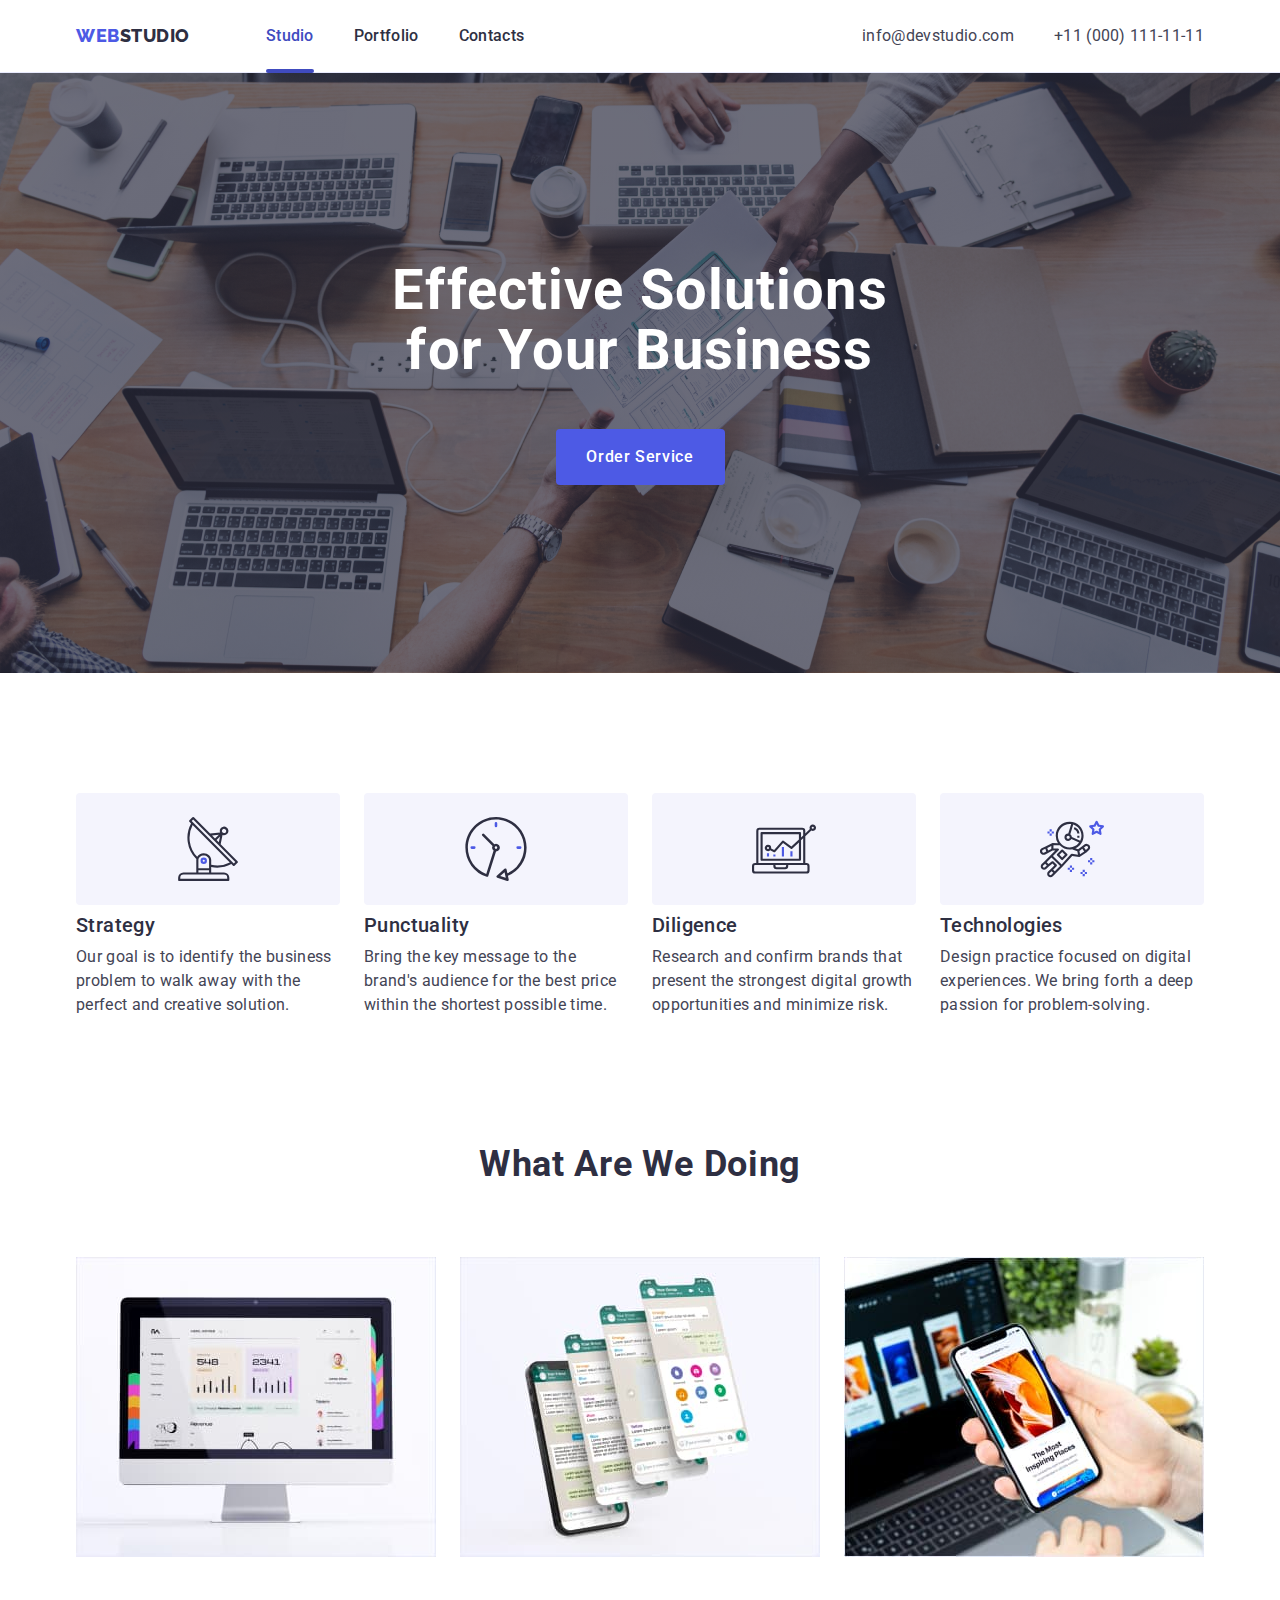
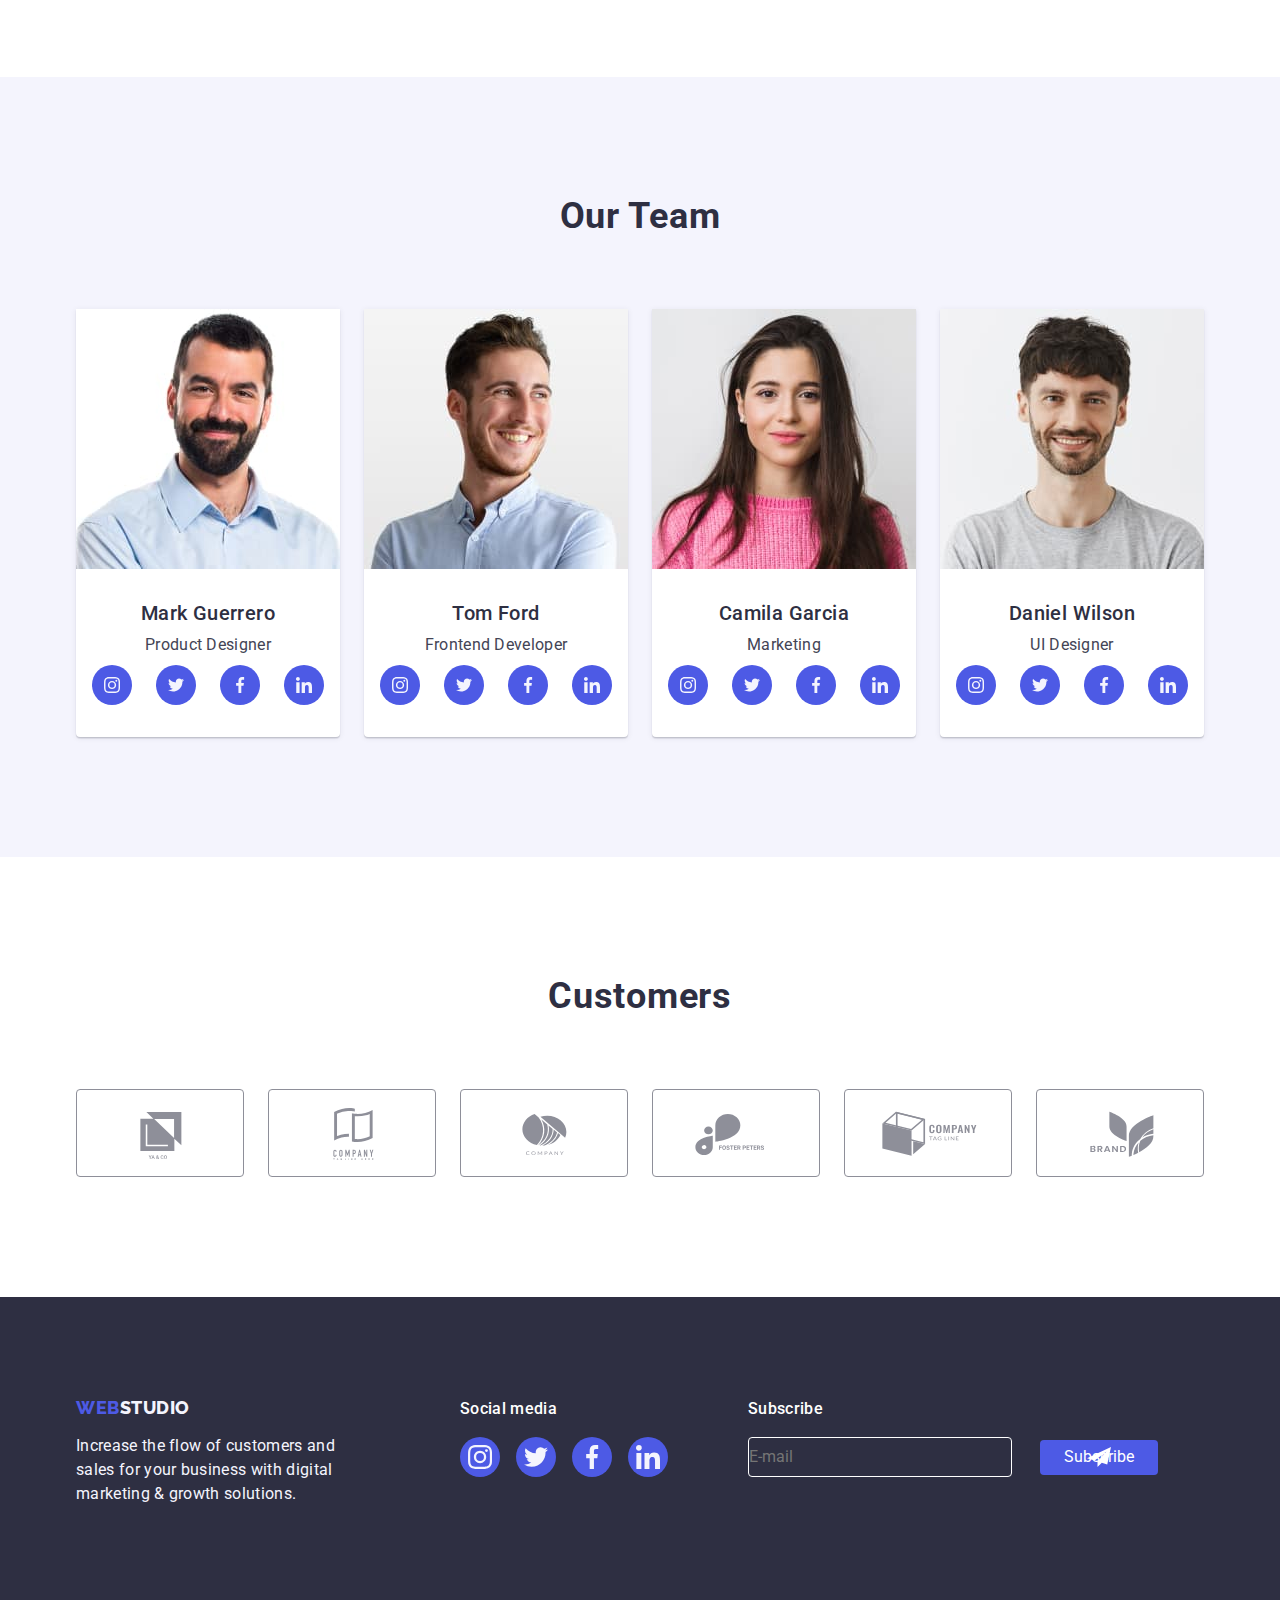
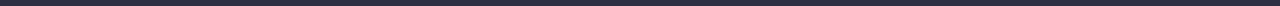
==== index.html @ de72e560 "Summary" ====
<!DOCTYPE html>
<html lang="en">
  <head>
    <meta charset="UTF-8" />
    <meta name="viewport" content="width=device-width, initial-scale=1.0" />
    <title>Document</title>
    <link
      rel="stylesheet"
      href="https://cdnjs.cloudflare.com/ajax/libs/modern-normalize/2.0.0/modern-normalize.min.css"
    />
    <link href="./css/styles.css" rel="stylesheet" />
    <link rel="preconnect" href="https://fonts.googleapis.com" />
    <link rel="preconnect" href="https://fonts.gstatic.com" crossorigin />
    <link
      href="https://fonts.googleapis.com/css2?family=Raleway:wght@800&family=Roboto:wght@400;500;700;900&display=swap"
      rel="stylesheet"
    />
  </head>
  <body>
    <header class="header">
      <div class="header-navigation container">
        <nav class="nav">
          <a class="logo link" href="./index.html">
            Web<span class="highlight-dark">Studio</span></a
          >
          <ul class="menu-nav list">
            <li>
              <a class="menu-nav-item link-active link" href="./index.html"
                >Studio</a
              >
            </li>
            <li>
              <a class="menu-nav-item link" href="./portfolio.html"
                >Portfolio</a
              >
            </li>
            <li><a class="menu-nav-item link" href="">Contacts</a></li>
          </ul>
        </nav>
        <address class="address-element">
          <ul class="address list">
            <li>
              <a class="contact link" href="mailto:info@devstudio.com"
                >info@devstudio.com</a
              >
            </li>
            <li>
              <a class="contact link" href="tel:+110001111111"
                >+11 (000) 111-11-11</a
              >
            </li>
          </ul>
        </address>
      </div>
    </header>
    <main>
      <section class="first-section section">
        <div class="first-section-container container">
          <h1 class="header-solutions">
            Effective Solutions for Your Business
          </h1>
          <button class="btn-order" type="button" data-modal-open>
            Order Service
          </button>
        </div>
      </section>
      <section class="goals-section section">
        <div class="container">
          <h2 class="visually-hidden">Goals section</h2>
          <ul class="goals list">
            <li class="goals-list-item">
              <div class="icon">
                <svg width="64" height="64">
                  <use href="./images/icons.svg#icon-antena"></use>
                </svg>
              </div>
              <h3 class="header-third">Strategy</h3>
              <p class="paragraph">
                Our goal is to identify the business problem to walk away with
                the perfect and creative solution.
              </p>
            </li>
            <li class="goals-list-item">
              <div class="icon">
                <svg width="64" height="64">
                  <use href="./images/icons.svg#icon-clock"></use>
                </svg>
              </div>
              <h3 class="header-third">Punctuality</h3>
              <p class="paragraph">
                Bring the key message to the brand's audience for the best price
                within the shortest possible time.
              </p>
            </li>
            <li class="goals-list-item">
              <div class="icon">
                <svg width="64" height="64">
                  <use href="./images/icons.svg#icon-diagram"></use>
                </svg>
              </div>
              <h3 class="header-third">Diligence</h3>
              <p class="paragraph">
                Research and confirm brands that present the strongest digital
                growth opportunities and minimize risk.
              </p>
            </li>
            <li class="goals-list-item">
              <div class="icon">
                <svg width="64" height="64">
                  <use href="./images/icons.svg#icon-astronaut"></use>
                </svg>
              </div>
              <h3 class="header-third">Technologies</h3>
              <p class="paragraph">
                Design practice focused on digital experiences. We bring forth a
                deep passion for problem-solving.
              </p>
            </li>
          </ul>
        </div>
      </section>
      <section class="tasks section">
        <div class="container">
          <h2 class="header-second">What are we doing</h2>
          <ul class="photo-section list">
            <li class="photo-section-item">
              <img
                src="./images/img-1.jpg"
                alt="monitor"
                width="360"
                height="300"
              />
            </li>
            <li class="photo-section-item">
              <img
                src="./images/img-2.jpg"
                alt="phone"
                width="360"
                height="300"
              />
            </li>
            <li class="photo-section-item">
              <img
                src="./images/img-3.jpg"
                alt="computer"
                width="360"
                height="300"
              />
            </li>
          </ul>
        </div>
      </section>
      <section class="our-team section">
        <div class="container">
          <h2 class="header-second">Our Team</h2>
          <ul class="team list">
            <li class="team-list-item">
              <img
                src="./images/mark_guero.jpg"
                alt="Zdjęcie Marka Guerro"
                width="264"
                height="260"
              />
              <div class="name-position">
                <h3 class="header-third name">Mark Guerrero</h3>
                <p class="paragraph position">Product Designer</p>
                <ul class="team-socials">
                  <li class="team-socials-item">
                    <a class="team-socials-link" href="">
                      <svg width="16" height="16" class="team-svg">
                        <use href="./images/icons.svg#icon-instagram"></use>
                      </svg>
                    </a>
                  </li>
                  <li class="team-socials-item">
                    <a class="team-socials-link" href="">
                      <svg width="16" height="16" class="team-svg">
                        <use href="./images/icons.svg#icon-twitter"></use>
                      </svg>
                    </a>
                  </li>
                  <li class="team-socials-item">
                    <a class="team-socials-link" href="">
                      <svg width="16" height="16" class="team-svg">
                        <use href="./images/icons.svg#icon-facebook"></use>
                      </svg>
                    </a>
                  </li>
                  <li class="team-socials-item">
                    <a class="team-socials-link" href="">
                      <svg width="16" height="16" class="team-svg">
                        <use href="./images/icons.svg#icon-linkedin"></use>
                      </svg>
                    </a>
                  </li>
                </ul>
              </div>
            </li>
            <li class="team-list-item">
              <img
                src="./images/tom_ford.jpg"
                alt="Zdjęcie Toma Forda"
                width="264"
                height="260"
              />
              <div class="name-position">
                <h3 class="header-third name">Tom Ford</h3>
                <p class="paragraph position">Frontend Developer</p>
                <ul class="team-socials">
                  <li class="team-socials-item">
                    <a class="team-socials-link" href="">
                      <svg width="16" height="16" class="icon-svg">
                        <use href="./images/icons.svg#icon-instagram"></use>
                      </svg>
                    </a>
                  </li>
                  <li class="team-socials-item">
                    <a class="team-socials-link" href="">
                      <svg width="16" height="16" class="icon-svg">
                        <use href="./images/icons.svg#icon-twitter"></use>
                      </svg>
                    </a>
                  </li>
                  <li class="team-socials-item">
                    <a class="team-socials-link" href="">
                      <svg width="16" height="16" class="icon-svg">
                        <use href="./images/icons.svg#icon-facebook"></use>
                      </svg>
                    </a>
                  </li>
                  <li class="team-socials-item">
                    <a class="team-socials-link" href="">
                      <svg width="16" height="16" class="icon-svg">
                        <use href="./images/icons.svg#icon-linkedin"></use>
                      </svg>
                    </a>
                  </li>
                </ul>
              </div>
            </li>
            <li class="team-list-item">
              <img
                src="./images/camila_garcia.jpg"
                alt=" Zdjęcie Camili Garci"
                width="264"
                height="260"
              />
              <div class="name-position">
                <h3 class="header-third name">Camila Garcia</h3>
                <p class="paragraph position">Marketing</p>
                <ul class="team-socials">
                  <li class="team-socials-item">
                    <a class="team-socials-link" href="">
                      <svg width="16" height="16" class="icon-svg">
                        <use href="./images/icons.svg#icon-instagram"></use>
                      </svg>
                    </a>
                  </li>
                  <li class="team-socials-item">
                    <a class="team-socials-link" href="">
                      <svg width="16" height="16" class="icon-svg">
                        <use href="./images/icons.svg#icon-twitter"></use>
                      </svg>
                    </a>
                  </li>
                  <li class="team-socials-item">
                    <a class="team-socials-link" href="">
                      <svg width="16" height="16" class="icon-svg">
                        <use href="./images/icons.svg#icon-facebook"></use>
                      </svg>
                    </a>
                  </li>
                  <li class="team-socials-item">
                    <a class="team-socials-link" href="">
                      <svg width="16" height="16" class="icon-svg">
                        <use href="./images/icons.svg#icon-linkedin"></use>
                      </svg>
                    </a>
                  </li>
                </ul>
              </div>
            </li>
            <li class="team-list-item">
              <img
                src="./images/daniel_wilson.jpg"
                alt="Zdjęcie Daniela Wilsona"
                width="264"
                height="260"
              />
              <div class="name-position">
                <h3 class="header-third name">Daniel Wilson</h3>
                <p class="paragraph position">UI Designer</p>
                <ul class="team-socials">
                  <li class="team-socials-item">
                    <a class="team-socials-link" href="">
                      <svg width="16" height="16" class="klasa3">
                        <use href="./images/icons.svg#icon-instagram"></use>
                      </svg>
                    </a>
                  </li>
                  <li class="team-socials-item">
                    <a class="team-socials-link" href="">
                      <svg width="16" height="16" class="klasa3">
                        <use href="./images/icons.svg#icon-twitter"></use>
                      </svg>
                    </a>
                  </li>
                  <li class="team-socials-item">
                    <a class="team-socials-link" href="">
                      <svg width="16" height="16" class="klasa3">
                        <use href="./images/icons.svg#icon-facebook"></use>
                      </svg>
                    </a>
                  </li>
                  <li class="team-socials-item">
                    <a class="team-socials-link" href="">
                      <svg width="16" height="16" class="klasa3">
                        <use href="./images/icons.svg#icon-linkedin"></use>
                      </svg>
                    </a>
                  </li>
                </ul>
              </div>
            </li>
          </ul>
        </div>
      </section>
      <section class="customers section">
        <div class="container">
          <h2 class="header-second">Customers</h2>
          <ul class="customers-icons list">
            <li class="customers-icons-item">
              <a class="customers-icons-link" href="">
                <svg width="104" height="56" class="icon-customer">
                  <use href="./images/icons.svg#icon-logo-1"></use>
                </svg>
              </a>
            </li>
            <li class="customers-icons-item">
              <a class="customers-icons-link" href="">
                <svg width="104" height="56" class="icon-customer">
                  <use href="./images/icons.svg#icon-logo-2"></use>
                </svg>
              </a>
            </li>
            <li class="customers-icons-item">
              <a class="customers-icons-link" href="">
                <svg width="104" height="56" class="icon-customer">
                  <use href="./images/icons.svg#icon-logo-3"></use>
                </svg>
              </a>
            </li>
            <li class="customers-icons-item">
              <a class="customers-icons-link" href="">
                <svg width="104" height="56" class="icon-customer">
                  <use href="./images/icons.svg#icon-logo-4"></use>
                </svg>
              </a>
            </li>
            <li class="customers-icons-item">
              <a class="customers-icons-link" href="">
                <svg width="104" height="56" class="icon-customer">
                  <use href="./images/icons.svg#icon-Logo-5"></use>
                </svg>
              </a>
            </li>
            <li class="customers-icons-item">
              <a class="customers-icons-link" href="">
                <svg width="104" height="56" class="icon-customer">
                  <use href="./images/icons.svg#icon-logo-6"></use>
                </svg>
              </a>
            </li>
          </ul>
        </div>
      </section>
    </main>
    <footer class="footer">
      <div class="container-footer container">
        <div class="content-footer">
          <a class="footer-logo link" href="./index.html">
            Web<span class="highlight-bright">Studio</span></a
          >
          <p class="footer-paragraph">
            Increase the flow of customers and sales for your business with
            digital marketing & growth solutions.
          </p>
        </div>
        <div class="socials-footer">
          <p class="socials-paragraph">Social media</p>
          <ul class="socials-footer-icon">
            <li class="socials-footer-item">
              <a class="socials-footer-link" href="">
                <svg width="24" height="24" class="icon-svg">
                  <use href="./images/icons.svg#icon-instagram"></use>
                </svg>
              </a>
            </li>
            <li class="socials-footer-item">
              <a class="socials-footer-link" href="">
                <svg width="24" height="24" class="icon-svg">
                  <use href="./images/icons.svg#icon-twitter"></use>
                </svg>
              </a>
            </li>
            <li class="socials-footer-item">
              <a class="socials-footer-link" href="">
                <svg width="24" height="24" class="icon-svg">
                  <use href="./images/icons.svg#icon-facebook"></use>
                </svg>
              </a>
            </li>
            <li class="socials-footer-item">
              <a class="socials-footer-link" href="">
                <svg width="24" height="24" class="icon-svg">
                  <use href="./images/icons.svg#icon-linkedin"></use>
                </svg>
              </a>
            </li>
          </ul>
        </div>
        <form class="form-footer">
          <p class="socials-paragraph">Subscribe</p>
          <input class="email-footer" type="text" placeholder="E-mail" />
          <button class="btn-subscribe" type="submit">
            Subscribe
            <svg width="24" height="24" class="icon-subscribe">
              <use href="./images/icons.svg#icon-frame"></use>
            </svg>
          </button>
        </form>
      </div>
    </footer>
    <div class="backdrop is-hidden" data-modal>
      <div class="modal">
        <button class="close-btn" type="button" data-modal-close>
          <svg width="8" height="8" class="icon-close">
            <use href="./images/icons.svg#icon-close-btn"></use>
          </svg>
        </button>
        <form name="order_form" autocomplete="on" novalidate>
          <h4 class="header-form-modal">
            Leave your contacts and we will call you back
          </h4>
          <label>
            Name
            <div class="input-container">
              <svg width="18" height="18" class="icon-form">
                <use href="./images/icons.svg#icon-person"></use>
              </svg>
              <input class="input-order-form" type="text" name="name" />
            </div>
          </label>
          <br />
          <label>
            Phone
            <div class="input-container">
              <svg width="18" height="18" class="icon-form">
                <use href="./images/icons.svg#icon-phone"></use>
              </svg>
              <input class="input-order-form" type="number" name="phone" />
            </div>
          </label>
          <br />
          <label>
            Email
            <div class="input-container">
              <svg width="18" height="18" class="icon-form">
                <use href="./images/icons.svg#icon-email"></use>
              </svg>
              <input class="input-order-form" type="email" name="email" />
            </div>
          </label>
          <br />
          <label>
            Comment
            <textarea
              class="textarea-form-modal"
              name="feedback"
              rows="5"
              placeholder="Text input"
            ></textarea>
          </label>
          <br />
          <label class="privacypolicy">
            <input type="checkbox" name="privacypolicy" value="privacypolicy" />
            I accept the terms and conditions of the Privacy Policy
          </label>
          <button class="btn-send" type="submit">Send</button>
        </form>
      </div>
    </div>
    <script src="./js/modal.js"></script>
  </body>
</html>
---- css/styles.css ----
:root {
  --navy-blue: #2e2f42;
  --slate: #434455;
  --light-slate: #8e8f99;
  --white: #ffffff;
  --cloud: #f4f4fd;
  --iris: #4d5ae5;
  --ocean: #404bbf;
  --cornflower: #e7e9fc;
  --green: #31d0aa;
  --dairy: #fcfcfc;
}

* {
  margin: 0;
  padding: 0;
}

img {
  display: block;
  max-width: 100%;
  height: auto;
}
button {
  cursor: pointer;
  border: none;
  border-radius: 4px;
}
ul,
ol {
  list-style: none;
  margin: 0;
  padding-left: 0;
}

.section {
  padding: 120px 0;
}
body {
  background: var(--white);
  font-family: 'Roboto', sans-serif;
  color: var(--slate);
}

.list {
  list-style-type: none;
}

.link {
  text-decoration: none;
}
.link-active {
  position: relative;
}
.header {
  border-bottom: 1px solid var(--cornflower);
  box-shadow: 0px 1px 6px 0px rgba(46, 47, 66, 0.08),
    0px 1px 1px 0px rgba(46, 47, 66, 0.16),
    0px 2px 1px 0px rgba(46, 47, 66, 0.08);
}
.header-navigation {
  display: flex;
  justify-content: space-between;
  align-items: center;
}

.nav {
  display: flex;
  align-items: center;
  justify-content: space-between;
}

.menu-nav {
  display: flex;
  gap: 40px;
}
.menu-nav-item {
  display: inline-block;
  color: var(--navy-blue);
  font-weight: 500;
  line-height: 1.5;
  letter-spacing: 0.02em;
  padding: 24px 0;
  transition-property: color;
  transition-duration: 250ms;
  transition-timing-function: cubic-bezier(0.4, 0, 0.2, 1);
}

.menu-nav-item:active,
.menu-nav-item:hover,
.menu-nav-item:focus {
  color: var(--ocean);
}

.menu-nav-item::after {
  content: ' ';
  position: absolute;
  left: 0;
  bottom: -1px;
  height: 4px;
  border-radius: 2px;
  background-color: var(--ocean);
  display: flex;
}
.link-active {
  position: relative;
  color: #404bbf;
}

.link-active::after {
  position: absolute;
  content: '';
  left: 0;
  bottom: -1px;
  width: 100%;
  height: 4px;
  background-color: #404bbf;
  border-radius: 2px;
}

.address {
  font-style: normal;
  display: flex;
  gap: 40px;
  padding: 24px 0;
}

.contact {
  color: var(--slate);
  line-height: 1.5;
  letter-spacing: 0.02em;
  transition-property: color;
  transition-duration: 250ms;
  transition-timing-function: cubic-bezier(0.4, 0, 0.2, 1);
}

.contact:hover,
.contact:focus,
.contact:active {
  color: var(--ocean);
}

.logo {
  color: var(--iris);
  font-family: 'Raleway', sans-serif;
  font-size: 18px;
  font-weight: 800;
  line-height: 1.17;
  text-transform: uppercase;
  letter-spacing: 0.03em;
  margin-right: 76px;
}

.highlight-dark {
  color: var(--navy-blue);
}

.container {
  width: 1158px;
  padding: 0 15px;
  margin: 0 auto;
}
.first-section {
  background-color: var(--navy-blue);
  padding: 188px 0;
  background-image: linear-gradient(
      rgba(46, 47, 66, 0.7),
      rgba(46, 47, 66, 0.7)
    ),
    url(../images/people-office.jpg);
  background-size: cover;
  background-position: center;
  background-repeat: no-repeat;
  max-width: 1440px;
  margin: auto;
}

.header-solutions,
.header-portfolio {
  color: var(--WHITE, #fff);
  text-align: center;
  font-size: 56px;
  font-weight: 700;
  line-height: 1.07;
  letter-spacing: 0.02em;
}

.header-solutions {
  max-width: 496px;
  margin-right: auto;
  margin-left: auto;
}

.btn-order {
  font-family: 'Roboto', sans-serif;
  color: var(--white);
  background-color: var(--iris);
  font-size: 16px;
  font-weight: 500;
  line-height: 1.5;
  letter-spacing: 0.04em;
  border: none;
  cursor: pointer;
  display: block;
  min-width: 169px;
  height: 56px;
  border-radius: 4px;
  margin-top: 48px;
  margin-right: auto;
  margin-left: auto;
  transition: background-color 250ms cubic-bezier(0.4, 0, 0.2, 1);
}

.btn-order:hover,
.btn-order:focus {
  color: var(--white);
  background-color: var(--ocean);
}
.icon {
  display: flex;
  justify-content: center;
  align-items: center;
  background-color: var(--cloud);
  height: 112px;
  border-radius: 4px;
  margin-bottom: 8px;
}

.goals-section {
  display: flex;
  padding: 120px 0;
}

.visually-hidden {
  position: absolute;
  width: 1px;
  height: 1px;
  margin: -1px;
  border: 0;
  padding: 0;
  white-space: nowrap;
  clip-path: inset(100%);
  clip: rect(0 0 0 0);
  overflow: hidden;
}

.goals {
  display: flex;
  gap: 24px;
}
.goals-list-item {
  width: calc((100% - 72px) / 4);
}
.tasks {
  display: flex;
  flex-direction: column;
  padding-top: 0;
  padding-bottom: 120px;
}
.photo-section {
  display: flex;
  gap: 24px;
  justify-content: center;
}
.photo-section-item {
  width: calc((100% - 48px) / 3);
}
.header-third {
  font-size: 20px;
  font-weight: 500;
  line-height: 1.2;
  letter-spacing: 0.02em;
  color: var(--navy-blue);
  margin-bottom: 8px;
}

.name {
  text-align: center;
  margin-bottom: 8px;
}

.position {
  text-align: center;
}

.paragraph {
  line-height: 1.5;
  letter-spacing: 0.02em;
  color: var(--slate);
  margin-bottom: 8px;
}

.our-team {
  background-color: var(--cloud);
  display: flex;
  flex-direction: column;
}
.team {
  display: flex;
  gap: 24px;
}
.header-second {
  color: var(--navy-blue);
  text-align: center;
  font-size: 36px;
  font-weight: 700;
  line-height: 1.11;
  letter-spacing: 0.02em;
  text-transform: capitalize;
  margin-bottom: 72px;
}

.team-list-item {
  background-color: var(--white);
  width: calc((100% - 72px) / 4);
  border-radius: 0px 0px 4px 4px;
  box-shadow: 0px 2px 1px 0px rgba(46, 47, 66, 0.08),
    0px 1px 1px 0px rgba(46, 47, 66, 0.16),
    0px 1px 6px 0px rgba(46, 47, 66, 0.08);
}
.name-position {
  padding: 32px 0px;
}

.team-svg {
  fill: var(--cloud);
}
.team-socials {
  display: flex;
  justify-content: center;
  gap: 24px;
}
.team-socials-item {
  width: 40px;
  height: 40px;
}

.team-socials-link {
  width: 100%;
  height: 100%;
  background-color: #4d5ae5;
  border-radius: 50%;
  display: flex;
  align-items: center;
  justify-content: center;
  transition-property: background-color;
  transition-duration: 250ms;
  transition-timing-function: cubic-bezier(0.4, 0, 0.2, 1);
}
.team-socials-link:hover,
.team-socials-link:focus {
  background-color: var(--ocean);
}
.portfolio {
  padding-top: 96px;
  padding-bottom: 120px;
}
.btn {
  display: flex;
  justify-content: center;
  gap: 24px;
  margin-bottom: 72px;
}
.btn-menu {
  color: var(--iris);
  background-color: var(--cloud);
  border: none;
  text-align: center;
  font-size: 16px;
  font-weight: 500;
  line-height: 1.5;
  letter-spacing: 0.64px;
  cursor: pointer;
  font-family: 'Roboto', sans-serif;
  padding: 12px 24px;
  border: 1px solid #e7e9fc;
  transition-property: color, background-color, border-color, box-shadow;
  transition-duration: 250ms;
  transition-timing-function: cubic-bezier(0.4, 0, 0.2, 1);
}

.btn-menu:hover,
.btn-menu:focus,
.btn-menu:active {
  color: var(--white);
  background-color: var(--ocean);
  border-color: transparent;
  box-shadow: 0px 2px 2px 0px rgba(0, 0, 0, 0.12),
    0px 2px 1px 0px rgba(0, 0, 0, 0.08), 0px 3px 1px 0px rgba(0, 0, 0, 0.1);
}
.photos {
  display: flex;
  flex-wrap: wrap;
  column-gap: 24px;
  row-gap: 48px;
}
.photos-list-item {
  width: calc((100% - 48px) / 3);
}
.box {
  position: relative;
  overflow: hidden;
}

.overlay-paragraph {
  position: absolute;
  top: 0;
  color: var(--cloud);
  font-size: 16px;
  font-weight: 400;
  line-height: 1.5;
  letter-spacing: 0.02em;
  padding: 40px 32px;
  background-color: var(--iris);
  width: 100%;
  height: 100%;
  transition: transform 250ms cubic-bezier(0.4, 0, 0.2, 1);
  transform: translateY(100%);
}

.photos-link {
  display: block;
  transition-property: box-shadow;
  transition-duration: 250ms;
  transition-timing-function: cubic-bezier(0.4, 0, 0.2, 1);
}

.photos-link:hover,
.photos-link:focus,
.photos-link:active {
  box-shadow: 0px 2px 1px 0px rgba(46, 47, 66, 0.08),
    0px 1px 1px 0px rgba(46, 47, 66, 0.16),
    0px 1px 6px 0px rgba(46, 47, 66, 0.08);
}
.photos-link:hover .overlay-paragraph,
.photos-link:focus .overlay-paragraph,
.photos-link:active .overlay-paragraph {
  box-shadow: 0px 2px 1px 0px rgba(46, 47, 66, 0.08),
    0px 1px 1px 0px rgba(46, 47, 66, 0.16),
    0px 1px 6px 0px rgba(46, 47, 66, 0.08);
  transform: translatey(0);
}

.description {
  padding: 32px 16px;
  border: 1px solid var(--cornflower);
  border-top: none;
}
.photos-list {
  list-style-type: none;
}

.photos .link {
  cursor: pointer;
}

.photos-header {
  color: var(--navy-blue);
  font-size: 20px;
  font-weight: 500;
  line-height: 1.2;
  letter-spacing: 0.4px;
  margin-bottom: 8px;
}

.photos-paragraph {
  color: var(--slate);
  line-height: 1.5;
  letter-spacing: 0.32px;
}
.customers-icons {
  display: flex;
  justify-content: center;
  gap: 24px;
}
.customers-icons-item {
  width: calc((100% - 120px) / 6);
  height: 88px;
}
.customers-icons-link {
  width: 100%;
  height: 100%;
  color: var(--light-slate);
  display: flex;
  align-items: center;
  justify-content: center;
  border-radius: 4px;
  border: 1px solid var(--LIGHT-SLATE, #8e8f99);
  transition: border-color 250ms cubic-bezier(0.4, 0, 0.2, 1),
    color 250ms cubic-bezier(0.4, 0, 0.2, 1);
}

.customers-icons-link:hover,
.customers-icons-link:focus {
  color: var(--ocean);
  border-color: var(--ocean);
}

.icon-customer {
  fill: currentColor;
}

.highlight-bright {
  color: var(--cloud);
}
.footer {
  background-color: var(--navy-blue);
  padding: 100px 0;
}

.container-footer {
  display: flex;
  align-items: baseline;
  padding: 0 15px;
}
.content-footer {
  margin-right: 120px;
}

.footer-logo {
  color: var(--iris);
  font-family: 'Raleway', sans-serif;
  font-size: 18px;
  font-weight: 800;
  line-height: 1.17;
  text-transform: uppercase;
  letter-spacing: 0.03em;
  display: inline-block;
  margin-bottom: 16px;
}

.footer-paragraph {
  line-height: 1.5;
  letter-spacing: 0.02em;
  color: var(--cloud);
  max-width: 264px;
}

.socials-paragraph {
  font-weight: 500;
  font-size: 16px;
  line-height: 1.5;
  letter-spacing: 0.02em;
  color: var(--white);
  margin-bottom: 16px;
}
.socials-footer {
  margin-right: 80px;
}

.socials-footer-icon {
  display: flex;
  gap: 16px;
}

.socials-footer-item {
  width: 40px;
  height: 40px;
}

.socials-footer-link {
  width: 100%;
  height: 100%;
  background-color: #4d5ae5;
  border-radius: 50%;
  display: flex;
  align-items: center;
  justify-content: center;
  transition-property: background-color;
  transition-duration: 250ms;
  transition-timing-function: cubic-bezier(0.4, 0, 0.2, 1);
}
.socials-footer-link:hover,
.socials-footer-link:focus {
  background-color: var(--green);
}

.icon-svg {
  fill: var(--cloud);
}
.backdrop {
  position: fixed;
  left: 0;
  top: 0;
  width: 100%;
  height: 100%;
  background: var(--NAVY-BLUE-modal, rgba(46, 47, 66, 0.4));
  transition: opacity 250ms cubic-bezier(0.4, 0, 0.2, 1),
    visibility 250ms cubic-bezier(0.4, 0, 0.2, 1);
}
.modal {
  width: 408px;
  min-height: 584px;
  border-radius: 4px;
  background: var(--dairy);
  box-shadow: 0px 2px 1px 0px rgba(0, 0, 0, 0.2),
    0px 1px 3px 0px rgba(0, 0, 0, 0.12), 0px 1px 1px 0px rgba(0, 0, 0, 0.14);
  position: absolute;
  top: 50%;
  left: 50%;
  transform: translate(-50%, -50%) scale(1);
  transition: transform 250ms cubic-bezier(0.4, 0, 0.2, 1);
  padding-top: 24px;
  padding-right: 24px;
  padding-left: 24px;
}
.is-hidden {
  opacity: 0;
  visibility: hidden;
  pointer-events: none;
}

.close-btn {
  position: absolute;
  top: 24px;
  right: 24px;
  width: 24px;
  height: 24px;
  border-radius: 50%;
  display: flex;
  align-items: center;
  justify-content: center;
  background-color: var(--cornflower);
  border: 1px solid rgba(0, 0, 0, 0.1);
  padding: 0;
  cursor: pointer;
  transition: background-color 250ms cubic-bezier(0.4, 0, 0.2, 1),
    border 250ms cubic-bezier(0.4, 0, 0.2, 1);
}

.close-btn:hover,
.close-btn:focus {
  border: none;
  background-color: #404bbf;
  fill: #ffffff;
}

.icon-close {
  transition: fill 250ms cubic-bezier(0.4, 0, 0.2, 1);
}

.email-footer {
  width: 264px;
  height: 40px;
  background-color: var(--navy-blue);
  border-radius: 4px;
  border: 1px solid var(--white);
  color: var(--white);
  margin-right: 24px;
}
.btn-subscribe {
  display: inline-flex;
  padding: 8px 24px;
  justify-content: center;
  align-items: center;
  gap: 16px;
  border-radius: 4px;
  background: var(--iris);
  color: var(--white);
  text-align: center;
  font-family: Roboto;
  position: relative;
}
.icon-subscribe {
  position: absolute;
}
.header-form-modal {
  margin-top: 72px;
  padding-bottom: 16px;
}
.order_form {
  display: flex;
  flex-direction: column;
}

label {
  display: flex;
  flex-direction: column;
}

.input-order-form {
  width: 100%;
  height: 40px;
  border-radius: 4px;
  border: 1px solid rgba(46, 47, 66, 0.4);
}
.textarea-form-modal {
  width: 100%;
  border-radius: 4px;
  border: 1px solid rgba(46, 47, 66, 0.4);
}
.input-container {
  position: relative;
}
.icon-form {
  position: absolute;
  fill: var(--navy-blue);
  top: 27%;
  left: 2%;
}
.btn-send {
  border-radius: 4px;
  background: var(--iris);
  display: inline-flex;
  padding: 16px 32px;
  align-items: flex-start;
  gap: 10px;
  color: var(--white);
  margin-top: 24px;
}

.privacypolicy {
  color: var(--light-slate);
  font-family: Roboto;
  font-size: 12px;
  font-weight: 400;
  line-height: 14px;
  letter-spacing: 0.48px;
  width: 338px;
  flex-direction: row;
  gap: 8px;
}
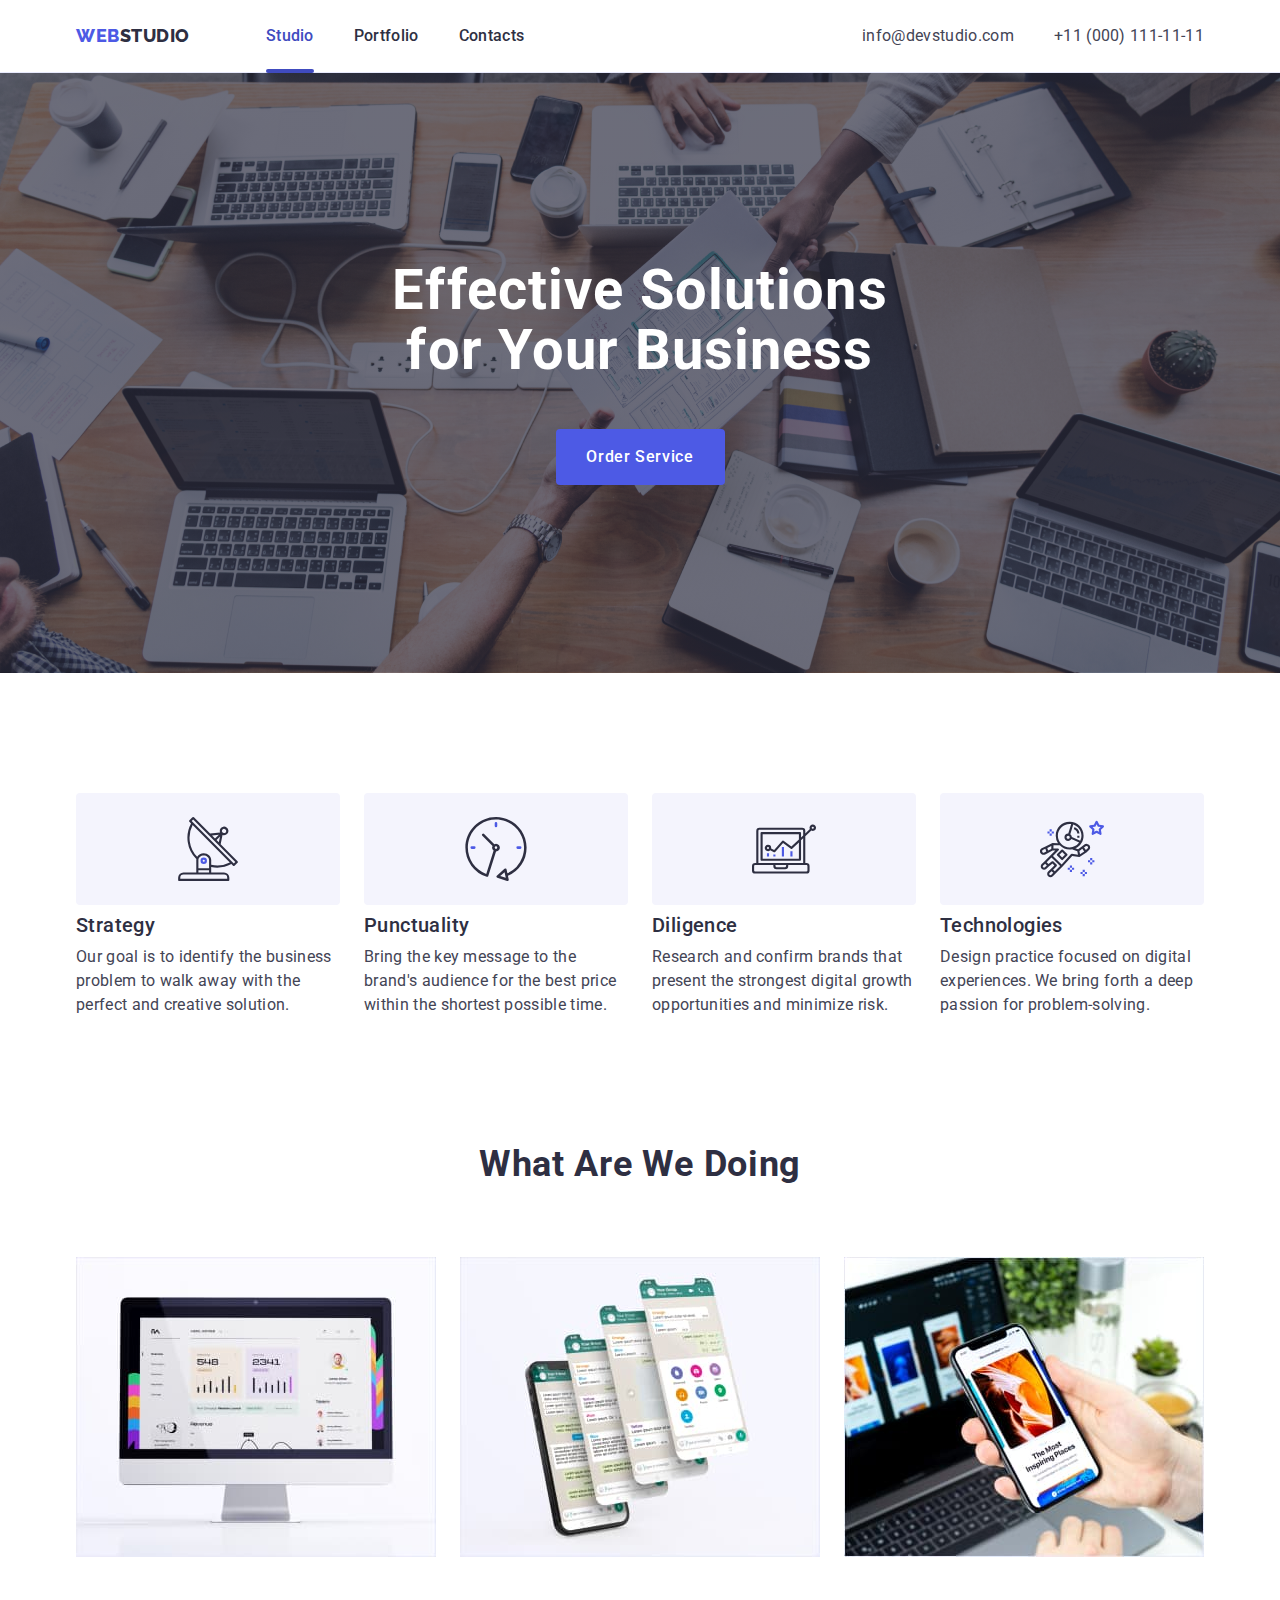
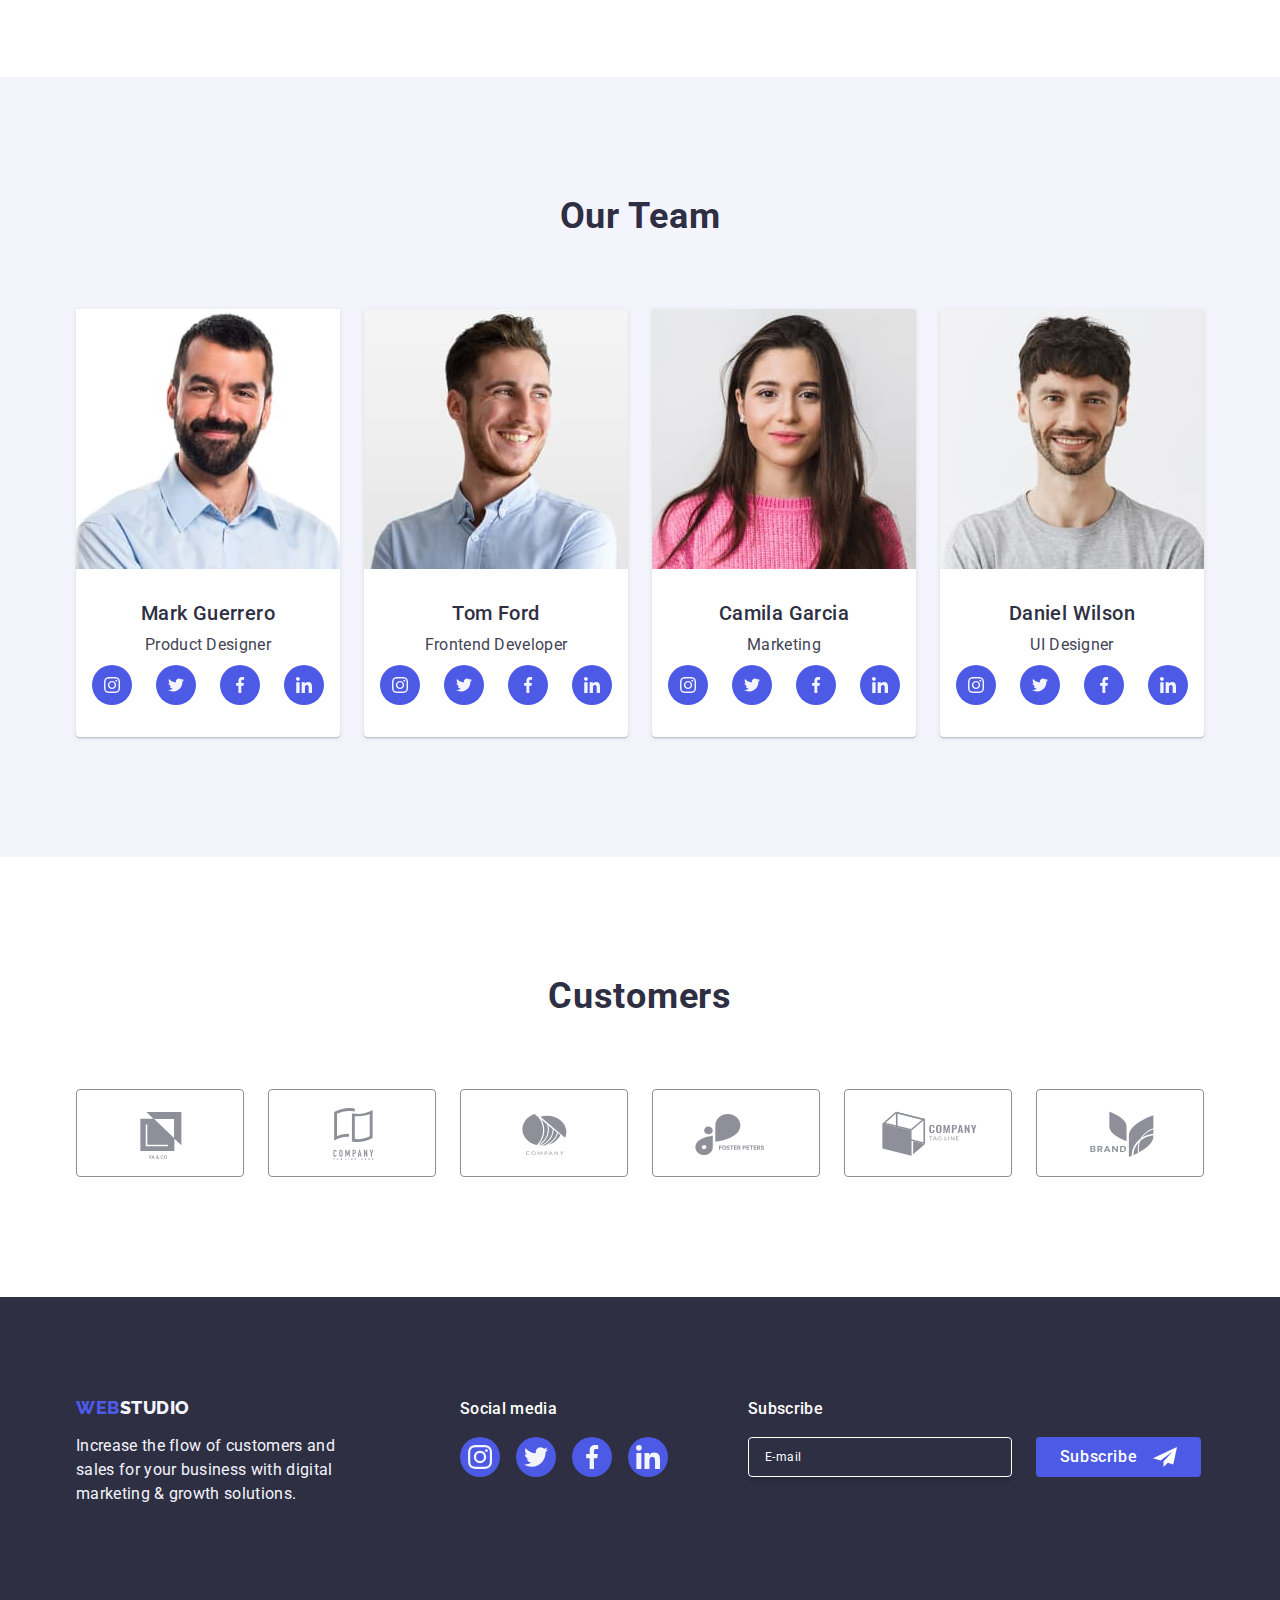
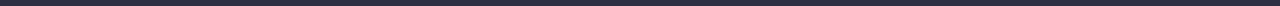
==== commit e28e0a96: "Summary" ====
--- a/index.html
+++ b/index.html
@@ -419,16 +419,25 @@
             </li>
           </ul>
         </div>
-        <form class="form-footer">
+        <div class="form-container">
           <p class="socials-paragraph">Subscribe</p>
-          <input class="email-footer" type="text" placeholder="E-mail" />
-          <button class="btn-subscribe" type="submit">
-            Subscribe
-            <svg width="24" height="24" class="icon-subscribe">
-              <use href="./images/icons.svg#icon-frame"></use>
-            </svg>
-          </button>
-        </form>
+          <form class="form-footer">
+            <label class="form-footer-label">
+              <input
+                class="email-footer"
+                name="email"
+                type="email"
+                placeholder="E-mail"
+              />
+            </label>
+            <button class="btn-subscribe" type="submit">
+              Subscribe
+              <svg width="24" height="24" class="icon-subscribe">
+                <use href="./images/icons.svg#icon-frame"></use>
+              </svg>
+            </button>
+          </form>
+        </div>
       </div>
     </footer>
     <div class="backdrop is-hidden" data-modal>
@@ -438,18 +447,86 @@
             <use href="./images/icons.svg#icon-close-btn"></use>
           </svg>
         </button>
-        <form name="order_form" autocomplete="on" novalidate>
-          <h4 class="header-form-modal">
-            Leave your contacts and we will call you back
-          </h4>
+        <p class="header-form-modal">
+          Leave your contacts and we will call you back
+        </p>
+        <form>
+          <div class="label-container">
+            <label class="label-modal" for="user-name">Name</label>
+            <div class="input-container">
+              <svg width="18" height="24" class="icon-form">
+                <use href="./images/icons.svg#icon-person"></use>
+              </svg>
+              <input
+                class="input-order-form"
+                id="user-name"
+                type="text"
+                name="user-name"
+              />
+            </div>
+          </div>
+          <div class="label-container">
+            <label class="label-modal" for="user-phone">Phone</label>
+            <div class="input-container">
+              <svg width="18" height="24" class="icon-form">
+                <use href="./images/icons.svg#icon-phone"></use>
+              </svg>
+              <input
+                class="input-order-form"
+                id="user-phone"
+                type="text"
+                name="user-phone"
+              />
+            </div>
+          </div>
+          <div class="label-container">
+            <label class="label-modal" for="user-email">Email</label>
+            <div class="input-container">
+              <svg width="18" height="24" class="icon-form">
+                <use href="./images/icons.svg#icon-email"></use>
+              </svg>
+              <input
+                class="input-order-form"
+                id="user-email"
+                type="email"
+                name="user-email"
+              />
+            </div>
+          </div>
+          <div class="textarea-container">
+            <label class="label-modal" for="user-comment">Comment</label>
+            <textarea
+              class="textarea-form-modal"
+              id="user-comment"
+              name="user-comment"
+              rows="5"
+              placeholder="Text input"
+            ></textarea>
+          </div>
+          <div class="checkbox-container">
+            <input
+              id="user-privacy"
+              class="input-checkbox-modal visually-hidden"
+              type="checkbox"
+              value="true"
+              name="user-privacy"
+            />
+            <label class="label-modal-checkbox" for="user-privacy">
+              <span class="icon-checkbox-container">
+                <svg width="10" height="8">
+                  <use href="./images/icons.svg#icon-Vector"></use>
+                </svg>
+              </span>
+              I accept the terms and conditions of the
+              <a href="" class="checkbox-privacypolicy-link">Privacy Policy</a>
+            </label>
+          </div>
+          <button class="btn-send" type="submit">Send</button>
+        </form>
+        <!-- <form name="order_form" autocomplete="on" novalidate>
           <label>
             Name
-            <div class="input-container">
-              <svg width="18" height="18" class="icon-form">
-                <use href="./images/icons.svg#icon-person"></use>
-              </svg>
-              <input class="input-order-form" type="text" name="name" />
-            </div>
+            
           </label>
           <br />
           <label>
@@ -483,11 +560,11 @@
           </label>
           <br />
           <label class="privacypolicy">
-            <input type="checkbox" name="privacypolicy" value="privacypolicy" />
+            <input type="checkbox" name="user-privacy" value="true" />
             I accept the terms and conditions of the Privacy Policy
           </label>
           <button class="btn-send" type="submit">Send</button>
-        </form>
+        </form> -->
       </div>
     </div>
     <script src="./js/modal.js"></script>
--- a/css/styles.css
+++ b/css/styles.css
@@ -600,9 +600,7 @@
   left: 50%;
   transform: translate(-50%, -50%) scale(1);
   transition: transform 250ms cubic-bezier(0.4, 0, 0.2, 1);
-  padding-top: 24px;
-  padding-right: 24px;
-  padding-left: 24px;
+  padding: 72px 24px 24px 24px;
 }
 .is-hidden {
   opacity: 0;
@@ -638,85 +636,184 @@
 .icon-close {
   transition: fill 250ms cubic-bezier(0.4, 0, 0.2, 1);
 }
+.form-footer {
+  display: flex;
+  gap: 24px;
+}
 
 .email-footer {
   width: 264px;
   height: 40px;
-  background-color: var(--navy-blue);
+  background-color: transparent;
   border-radius: 4px;
   border: 1px solid var(--white);
   color: var(--white);
-  margin-right: 24px;
+  font-size: 12px;
+  line-height: 1.5;
+  letter-spacing: 0.04em;
+  padding-left: 16px;
+  box-shadow: 0px 4px 4px 0px rgba(0, 0, 0, 0.15);
+}
+
+.email-footer::placeholder {
+  color: var(--white);
 }
 .btn-subscribe {
-  display: inline-flex;
-  padding: 8px 24px;
+  min-width: 165px;
+  height: 40px;
+  display: flex;
   justify-content: center;
   align-items: center;
-  gap: 16px;
+  font-family: 'Roboto', sans-serif;
+  font-size: 16px;
+  font-weight: 500;
+  line-height: 1.5;
+  letter-spacing: 0.04em;
+  cursor: pointer;
+  border: none;
   border-radius: 4px;
   background: var(--iris);
   color: var(--white);
+}
+.icon-subscribe {
+  margin-left: 16px;
+}
+.header-form-modal {
+  margin-bottom: 16px;
+  color: var(--navy-blue);
   text-align: center;
+  /* Body Medium */
   font-family: Roboto;
-  position: relative;
-}
-.icon-subscribe {
-  position: absolute;
-}
-.header-form-modal {
-  margin-top: 72px;
-  padding-bottom: 16px;
+  font-size: 16px;
+  font-style: normal;
+  font-weight: 500;
+  line-height: 1.5;
+  letter-spacing: 0.02em;
+}
+.label-container {
+  margin-bottom: 8px;
+}
+.label-modal {
+  font-size: 12px;
+  font-weight: 400;
+  line-height: 1.17;
+  letter-spacing: 0.04em;
+  color: var(--light-slate);
+  display: block;
+  margin-bottom: 4px;
 }
 .order_form {
   display: flex;
   flex-direction: column;
 }
 
-label {
+/* label {
   display: flex;
   flex-direction: column;
-}
+} */
 
 .input-order-form {
   width: 100%;
   height: 40px;
   border-radius: 4px;
   border: 1px solid rgba(46, 47, 66, 0.4);
-}
-.textarea-form-modal {
-  width: 100%;
-  border-radius: 4px;
+  background-color: transparent;
+  padding-left: 38px;
+  outline: transparent;
+  transition: border-color 250ms cubic-bezier(0.4, 0, 0.2, 1);
+}
+
+.input-order-form:focus {
+  border-color: var(--iris);
+}
+
+.input-container:focus-within .icon-form {
+  fill: var(--iris);
+}
+
+.input-checkbox-modal:checked + .label-modal-checkbox .icon-checkbox-container {
+  border: none;
+  background-color: var(--ocean);
+  fill: var(--cloud);
+}
+
+.icon-checkbox-container {
+  width: 16px;
+  height: 16px;
   border: 1px solid rgba(46, 47, 66, 0.4);
-}
+  border-radius: 2px;
+  transition: background-color 250ms cubic-bezier(0.4, 0, 0.2, 1),
+    border 250ms cubic-bezier(0.4, 0, 0.2, 1),
+    fill 250ms cubic-bezier(0.4, 0, 0.2, 1);
+  display: inline-flex;
+  align-items: center;
+  justify-content: center;
+  fill: transparent;
+}
+
 .input-container {
   position: relative;
 }
+
 .icon-form {
   position: absolute;
   fill: var(--navy-blue);
-  top: 27%;
-  left: 2%;
+  top: 50%;
+  left: 16px;
+  transform: translateY(-50%);
+  transition: fill 250ms cubic-bezier(0.4, 0, 0.2, 1);
+}
+
+.input-order-form:focus .icon-form {
+  fill: var(--iris);
 }
 .btn-send {
+  display: block;
+  min-width: 169px;
+  height: 56px;
+  font-family: 'Roboto', sans-serif;
+  font-size: 16px;
+  font-style: normal;
+  font-weight: 500;
+  line-height: 1.5;
+  letter-spacing: 0.04em;
   border-radius: 4px;
   background: var(--iris);
-  display: inline-flex;
-  padding: 16px 32px;
-  align-items: flex-start;
-  gap: 10px;
   color: var(--white);
-  margin-top: 24px;
-}
-
-.privacypolicy {
+  cursor: pointer;
+  border: none;
+  margin: 0 auto;
+  transition: background-color 250ms cubic-bezier(0.4, 0, 0.2, 1);
+}
+
+.textarea-container {
+  margin-bottom: 16px;
+}
+.textarea-form-modal {
+  width: 100%;
+  height: 120px;
+  font-size: 12px;
+  line-height: 1.17;
+  letter-spacing: 0.04em;
+  color: rgba(46, 47, 66, 0.4);
+  background-color: transparent;
+  padding: 8px 16px;
+  outline: transparent;
+  resize: none;
+  border-radius: 4px;
+  border: 1px solid rgba(46, 47, 66, 0.4);
+  transition: border-color 250ms cubic-bezier(0.4, 0, 0.2, 1);
+}
+.checkbox-container {
+  margin-bottom: 24px;
+}
+.label-modal-checkbox {
+  font-size: 12px;
+  line-height: 1.17;
+  letter-spacing: 0.04em;
   color: var(--light-slate);
-  font-family: Roboto;
-  font-size: 12px;
-  font-weight: 400;
-  line-height: 14px;
-  letter-spacing: 0.48px;
-  width: 338px;
-  flex-direction: row;
-  gap: 8px;
-}
+}
+
+.checkbox-privacypolicy-link {
+  color: var(--iris);
+}
